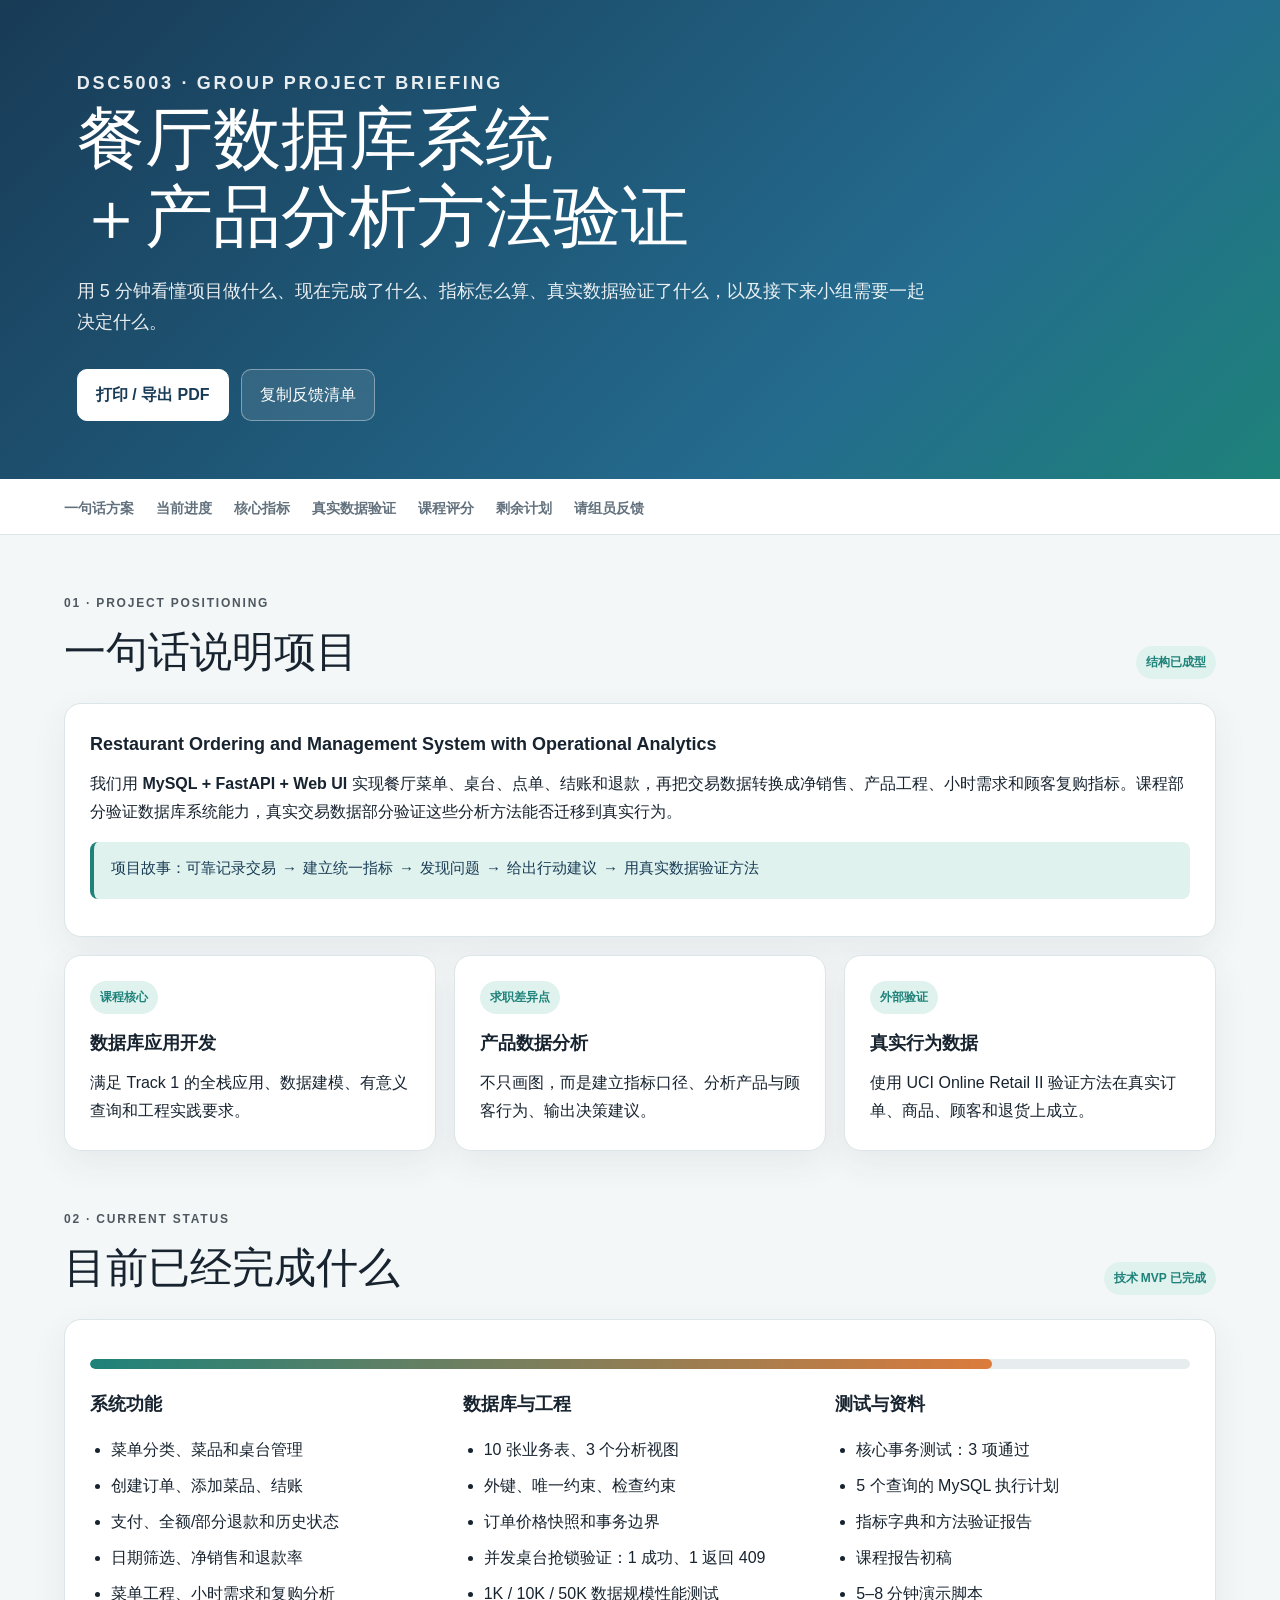
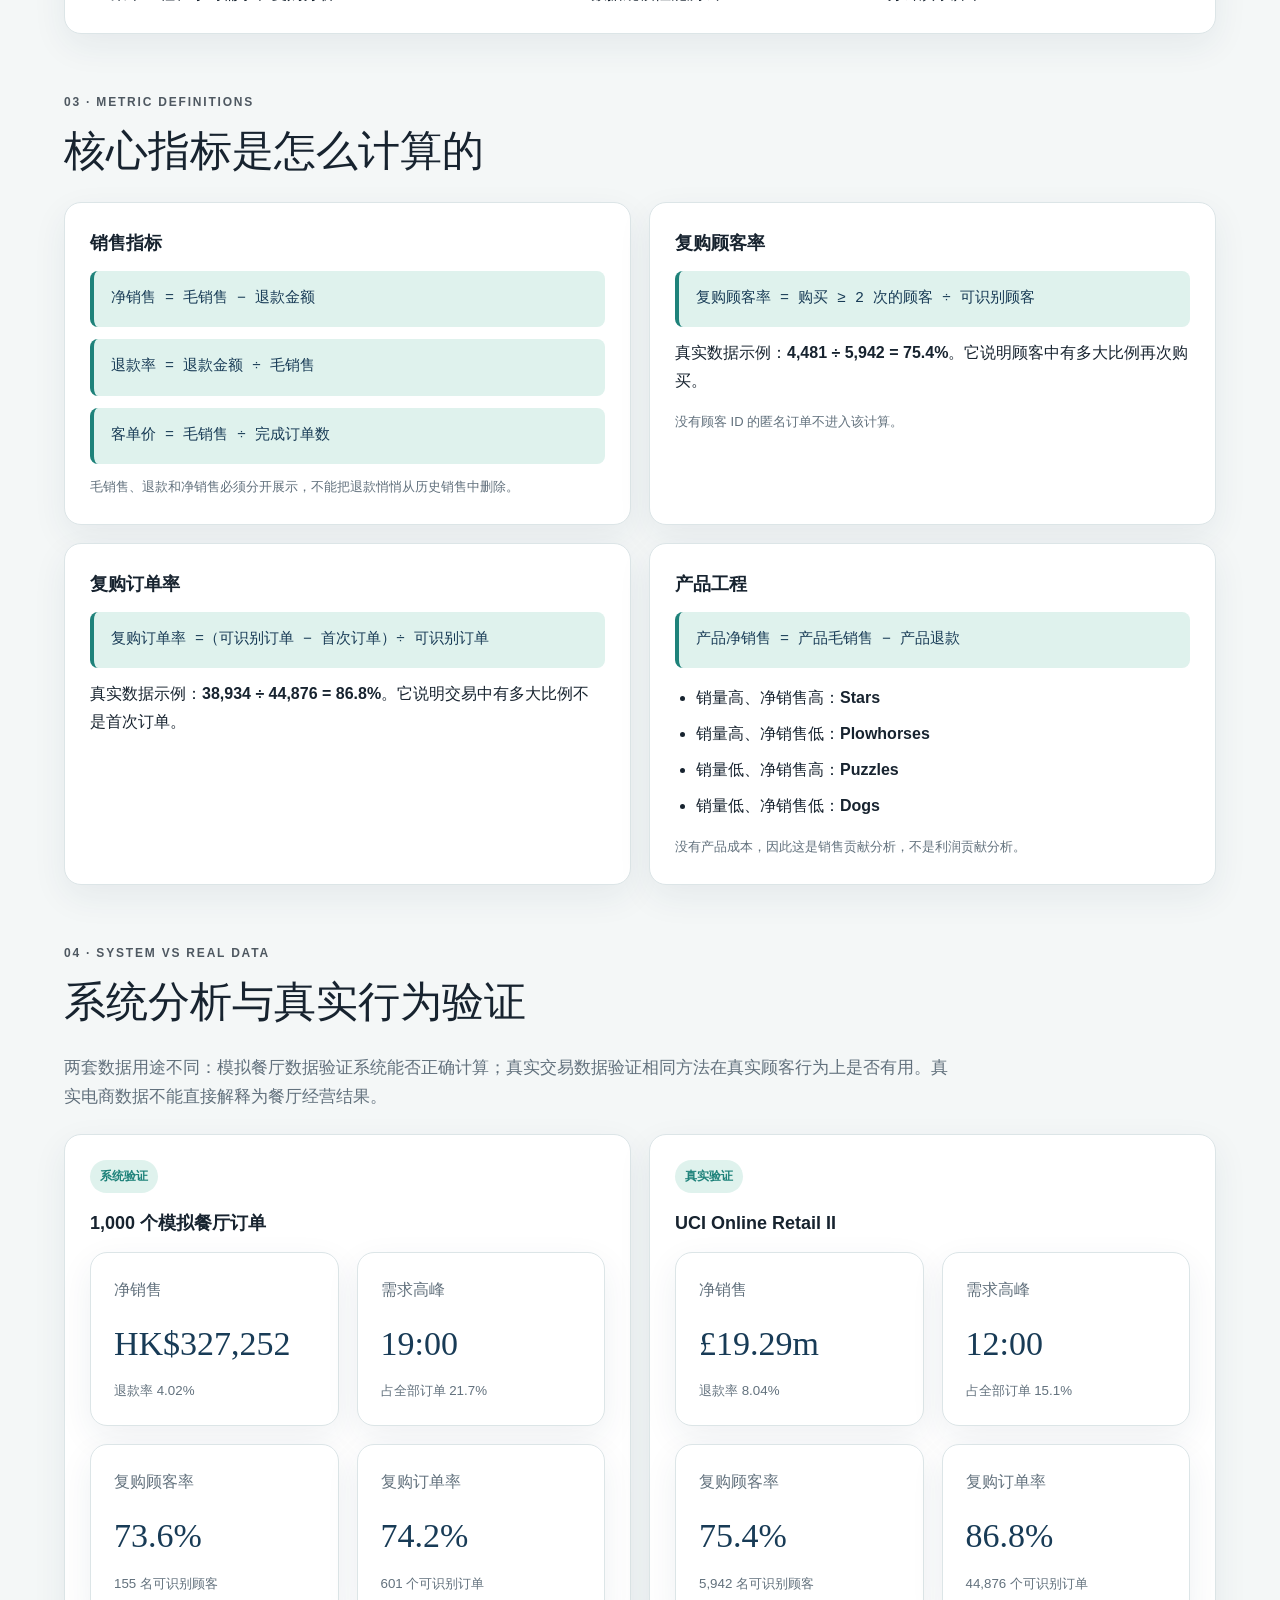
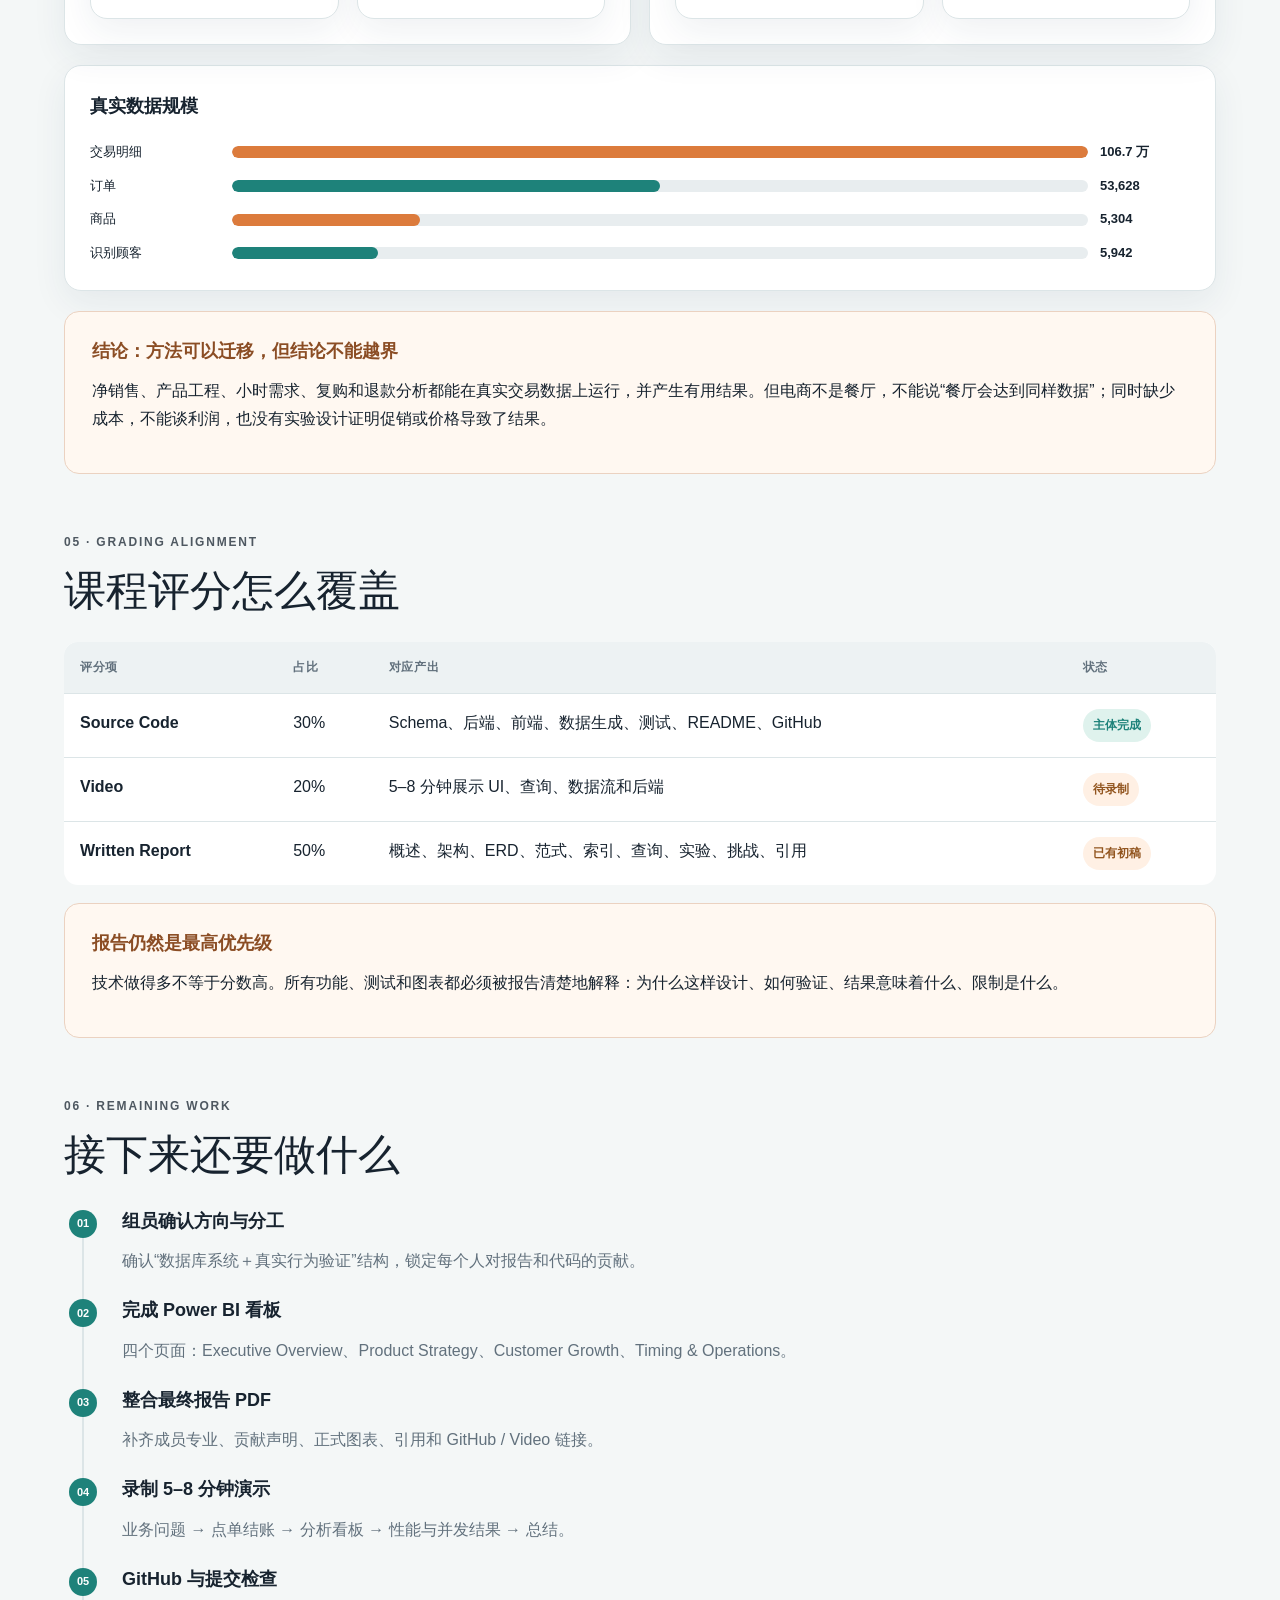
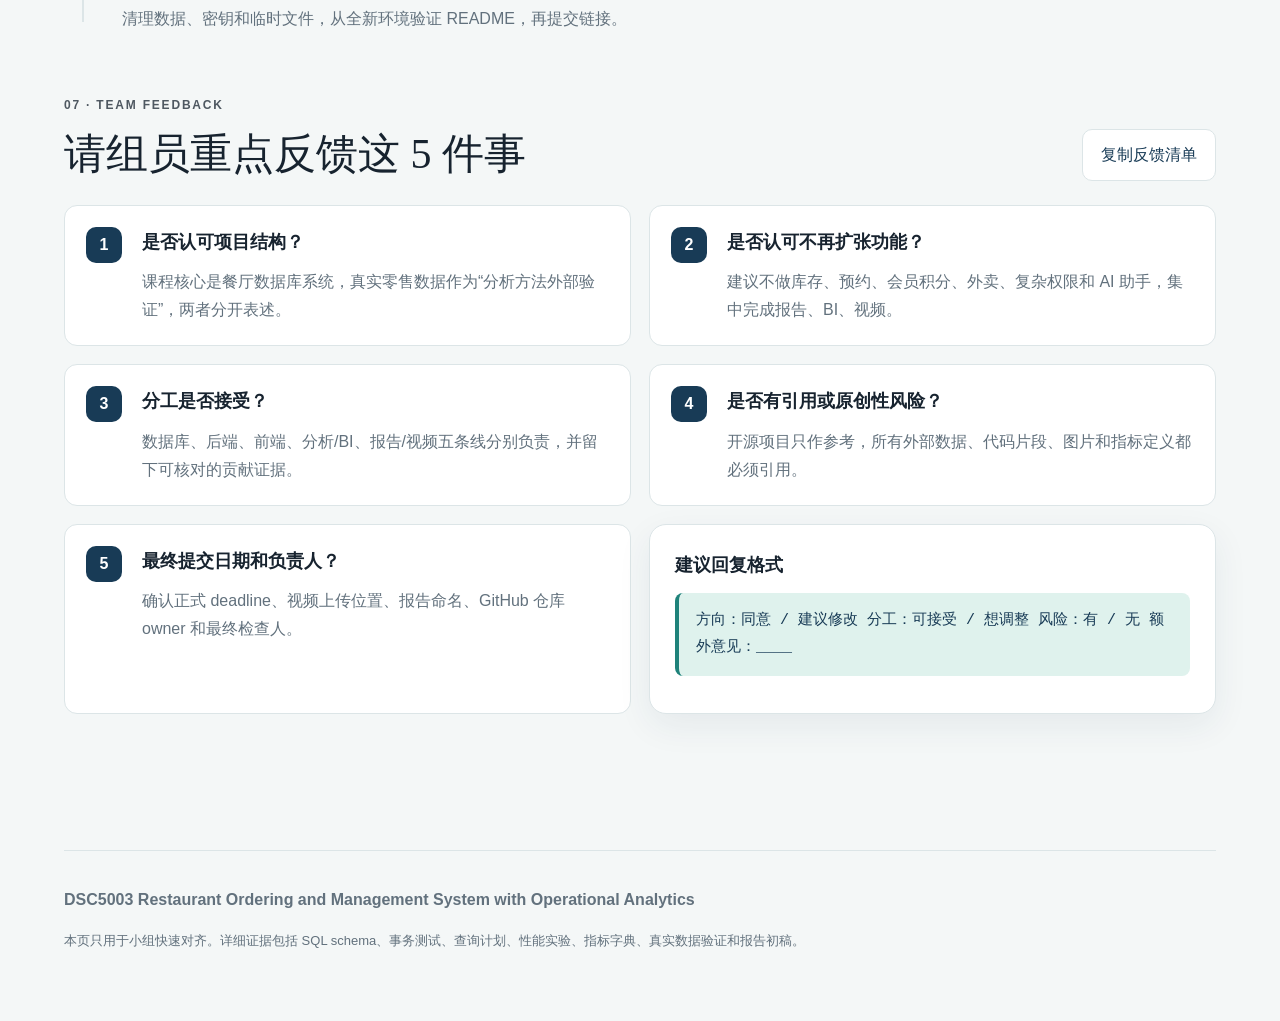
==== docs/group-briefing.html @ 5d598e91 "Initial commit: restaurant ordering and operational analytics platform" ====
<!doctype html>
<html lang="zh-CN">
<head>
  <meta charset="utf-8">
  <meta name="viewport" content="width=device-width, initial-scale=1">
  <title>DSC5003 小组项目快速汇报</title>
  <style>
    :root {
      --ink: #17232f;
      --muted: #62717d;
      --paper: #f4f7f7;
      --card: #ffffff;
      --navy: #183b56;
      --teal: #1e827a;
      --mint: #dff2ed;
      --orange: #dc7b3c;
      --line: #dce5e7;
      --red: #b34e59;
    }
    * { box-sizing: border-box; }
    html { scroll-behavior: smooth; }
    body {
      margin: 0;
      color: var(--ink);
      background: var(--paper);
      font-family: "Microsoft YaHei", "Segoe UI", sans-serif;
      line-height: 1.75;
    }
    button { font: inherit; }
    .hero {
      padding: 68px max(6vw, 28px) 58px;
      color: white;
      background: linear-gradient(135deg, var(--navy), #246b8e 68%, var(--teal));
    }
    .hero-inner, main, footer { width: min(1160px, 90vw); margin: 0 auto; }
    .eyebrow { margin: 0 0 12px; letter-spacing: .15em; font-size: 12px; font-weight: 800; opacity: .75; }
    h1, h2, h3, p { margin-top: 0; }
    h1 { max-width: 850px; margin-bottom: 20px; font-family: Georgia, "Microsoft YaHei", serif; font-size: clamp(36px, 6vw, 68px); line-height: 1.15; font-weight: 500; }
    .hero p { max-width: 850px; margin-bottom: 0; font-size: 18px; opacity: .9; }
    .hero-actions { margin-top: 30px; display: flex; flex-wrap: wrap; gap: 12px; }
    .button {
      padding: 11px 18px;
      border: 1px solid rgba(255,255,255,.38);
      border-radius: 10px;
      color: white;
      background: rgba(255,255,255,.1);
      cursor: pointer;
    }
    .button.primary { border-color: white; color: var(--navy); background: white; font-weight: 800; }
    nav {
      position: sticky;
      top: 0;
      z-index: 10;
      padding: 0 max(5vw, 28px);
      display: flex;
      align-items: center;
      gap: 22px;
      overflow-x: auto;
      background: rgba(255,255,255,.96);
      border-bottom: 1px solid var(--line);
      backdrop-filter: blur(12px);
    }
    nav a { padding: 17px 0 14px; color: var(--muted); text-decoration: none; white-space: nowrap; font-size: 14px; font-weight: 700; }
    nav a:hover { color: var(--navy); }
    main { padding: 58px 0 78px; }
    section { margin-bottom: 58px; scroll-margin-top: 80px; }
    .section-title { margin-bottom: 24px; display: flex; align-items: end; justify-content: space-between; gap: 20px; }
    h2 { margin-bottom: 0; font-family: Georgia, "Microsoft YaHei", serif; font-size: clamp(28px, 4vw, 42px); line-height: 1.25; font-weight: 500; }
    h3 { margin-bottom: 10px; font-size: 18px; }
    .lead { max-width: 900px; color: var(--muted); font-size: 17px; }
    .grid { display: grid; grid-template-columns: repeat(3, 1fr); gap: 18px; }
    .grid.two { grid-template-columns: repeat(2, 1fr); }
    .card {
      padding: 25px;
      background: var(--card);
      border: 1px solid var(--line);
      border-radius: 17px;
      box-shadow: 0 12px 35px rgba(24,59,86,.07);
    }
    .card p:last-child, .card ul:last-child { margin-bottom: 0; }
    .metric { padding: 23px; }
    .metric span, .metric small { display: block; color: var(--muted); }
    .metric strong { display: block; margin: 10px 0 6px; color: var(--navy); font-family: Georgia, serif; font-size: 34px; font-weight: 500; }
    .status {
      padding: 6px 10px;
      display: inline-block;
      border-radius: 999px;
      color: var(--teal);
      background: var(--mint);
      font-size: 12px;
      font-weight: 800;
    }
    .status.pending { color: #92551f; background: #fff0e4; }
    .progress { height: 10px; margin: 14px 0 20px; overflow: hidden; border-radius: 999px; background: #e7edef; }
    .progress > div { height: 100%; border-radius: inherit; background: linear-gradient(90deg, var(--teal), var(--orange)); }
    ul, ol { padding-left: 21px; }
    li + li { margin-top: 8px; }
    .formula {
      margin: 12px 0;
      padding: 15px 17px;
      border-left: 4px solid var(--teal);
      border-radius: 8px;
      color: var(--navy);
      background: var(--mint);
      font-family: Consolas, monospace;
      font-size: 15px;
    }
    .callout {
      padding: 24px 27px;
      border: 1px solid #ebd2c1;
      border-radius: 15px;
      background: #fff8f1;
    }
    .callout h3 { color: #8b4d24; }
    .comparison {
      width: 100%;
      border-collapse: collapse;
      background: white;
      border-radius: 14px;
      overflow: hidden;
    }
    .comparison th, .comparison td { padding: 15px 16px; border-bottom: 1px solid var(--line); text-align: left; vertical-align: top; }
    .comparison th { color: var(--muted); background: #edf2f3; font-size: 12px; letter-spacing: .05em; text-transform: uppercase; }
    .comparison tr:last-child td { border-bottom: 0; }
    .chart { margin-top: 18px; display: grid; gap: 11px; }
    .bar-row { display: grid; grid-template-columns: 130px 1fr 90px; align-items: center; gap: 12px; font-size: 13px; }
    .track { height: 12px; overflow: hidden; border-radius: 999px; background: #e8edef; }
    .fill { height: 100%; border-radius: inherit; background: var(--orange); }
    .bar-row:nth-child(even) .fill { background: var(--teal); }
    .checklist { display: grid; gap: 12px; }
    .check-item {
      padding: 17px 18px;
      display: flex;
      gap: 13px;
      align-items: flex-start;
      background: white;
      border: 1px solid var(--line);
      border-radius: 12px;
    }
    .check-item input { width: 19px; height: 19px; margin-top: 3px; accent-color: var(--teal); }
    .question {
      padding: 21px;
      display: grid;
      grid-template-columns: 42px 1fr;
      gap: 14px;
      background: white;
      border: 1px solid var(--line);
      border-radius: 13px;
    }
    .question strong {
      width: 36px;
      height: 36px;
      display: grid;
      place-items: center;
      border-radius: 10px;
      color: white;
      background: var(--navy);
    }
    .question p { margin: 3px 0 0; color: var(--muted); }
    .timeline { position: relative; display: grid; gap: 16px; }
    .timeline::before { content: ""; position: absolute; left: 18px; top: 15px; bottom: 15px; width: 2px; background: var(--line); }
    .timeline-item { position: relative; padding: 0 0 4px 58px; }
    .timeline-dot {
      position: absolute;
      left: 5px;
      top: 4px;
      width: 28px;
      height: 28px;
      display: grid;
      place-items: center;
      border-radius: 50%;
      color: white;
      background: var(--teal);
      font-size: 11px;
      font-weight: 800;
    }
    .timeline-item p { margin-bottom: 0; color: var(--muted); }
    .small { color: var(--muted); font-size: 13px; }
    footer { padding: 35px 0 55px; color: var(--muted); border-top: 1px solid var(--line); }
    .toast {
      position: fixed;
      right: 22px;
      bottom: 22px;
      padding: 13px 17px;
      border-radius: 10px;
      color: white;
      background: var(--navy);
      opacity: 0;
      transform: translateY(10px);
      transition: .2s ease;
    }
    .toast.show { opacity: 1; transform: translateY(0); }
    @media (max-width: 820px) {
      .grid, .grid.two { grid-template-columns: 1fr; }
      .section-title { align-items: flex-start; flex-direction: column; }
      .bar-row { grid-template-columns: 105px 1fr 70px; }
    }
    @media print {
      nav, .hero-actions, .toast { display: none !important; }
      body { background: white; }
      .hero { padding: 36px 32px; background: var(--navy) !important; -webkit-print-color-adjust: exact; print-color-adjust: exact; }
      main { width: 94%; padding: 25px 0; }
      section { margin-bottom: 30px; break-inside: avoid; }
      .card { box-shadow: none; }
    }
  </style>
</head>
<body>
  <header class="hero">
    <div class="hero-inner">
      <p class="eyebrow">DSC5003 · GROUP PROJECT BRIEFING</p>
      <h1>餐厅数据库系统<br>＋产品分析方法验证</h1>
      <p>用 5 分钟看懂项目做什么、现在完成了什么、指标怎么算、真实数据验证了什么，以及接下来小组需要一起决定什么。</p>
      <div class="hero-actions">
        <button class="button primary" onclick="window.print()">打印 / 导出 PDF</button>
        <button class="button" onclick="copyFeedback()">复制反馈清单</button>
      </div>
    </div>
  </header>

  <nav>
    <a href="#overview">一句话方案</a>
    <a href="#status">当前进度</a>
    <a href="#metrics">核心指标</a>
    <a href="#validation">真实数据验证</a>
    <a href="#course">课程评分</a>
    <a href="#plan">剩余计划</a>
    <a href="#feedback">请组员反馈</a>
  </nav>

  <main>
    <section id="overview">
      <div class="section-title">
        <div>
          <p class="eyebrow">01 · PROJECT POSITIONING</p>
          <h2>一句话说明项目</h2>
        </div>
        <span class="status">结构已成型</span>
      </div>
      <div class="card">
        <h3>Restaurant Ordering and Management System with Operational Analytics</h3>
        <p>我们用 <strong>MySQL + FastAPI + Web UI</strong> 实现餐厅菜单、桌台、点单、结账和退款，再把交易数据转换成净销售、产品工程、小时需求和顾客复购指标。课程部分验证数据库系统能力，真实交易数据部分验证这些分析方法能否迁移到真实行为。</p>
        <div class="formula">项目故事：可靠记录交易 → 建立统一指标 → 发现问题 → 给出行动建议 → 用真实数据验证方法</div>
      </div>
      <div class="grid" style="margin-top:18px">
        <article class="card">
          <span class="status">课程核心</span>
          <h3 style="margin-top:14px">数据库应用开发</h3>
          <p>满足 Track 1 的全栈应用、数据建模、有意义查询和工程实践要求。</p>
        </article>
        <article class="card">
          <span class="status">求职差异点</span>
          <h3 style="margin-top:14px">产品数据分析</h3>
          <p>不只画图，而是建立指标口径、分析产品与顾客行为、输出决策建议。</p>
        </article>
        <article class="card">
          <span class="status">外部验证</span>
          <h3 style="margin-top:14px">真实行为数据</h3>
          <p>使用 UCI Online Retail II 验证方法在真实订单、商品、顾客和退货上成立。</p>
        </article>
      </div>
    </section>

    <section id="status">
      <div class="section-title">
        <div>
          <p class="eyebrow">02 · CURRENT STATUS</p>
          <h2>目前已经完成什么</h2>
        </div>
        <span class="status">技术 MVP 已完成</span>
      </div>
      <div class="card">
        <div class="progress"><div style="width:82%"></div></div>
        <div class="grid">
          <div>
            <h3>系统功能</h3>
            <ul>
              <li>菜单分类、菜品和桌台管理</li>
              <li>创建订单、添加菜品、结账</li>
              <li>支付、全额/部分退款和历史状态</li>
              <li>日期筛选、净销售和退款率</li>
              <li>菜单工程、小时需求和复购分析</li>
            </ul>
          </div>
          <div>
            <h3>数据库与工程</h3>
            <ul>
              <li>10 张业务表、3 个分析视图</li>
              <li>外键、唯一约束、检查约束</li>
              <li>订单价格快照和事务边界</li>
              <li>并发桌台抢锁验证：1 成功、1 返回 409</li>
              <li>1K / 10K / 50K 数据规模性能测试</li>
            </ul>
          </div>
          <div>
            <h3>测试与资料</h3>
            <ul>
              <li>核心事务测试：3 项通过</li>
              <li>5 个查询的 MySQL 执行计划</li>
              <li>指标字典和方法验证报告</li>
              <li>课程报告初稿</li>
              <li>5–8 分钟演示脚本</li>
            </ul>
          </div>
        </div>
      </div>
    </section>

    <section id="metrics">
      <div class="section-title">
        <div>
          <p class="eyebrow">03 · METRIC DEFINITIONS</p>
          <h2>核心指标是怎么计算的</h2>
        </div>
      </div>
      <div class="grid two">
        <article class="card">
          <h3>销售指标</h3>
          <div class="formula">净销售 = 毛销售 − 退款金额</div>
          <div class="formula">退款率 = 退款金额 ÷ 毛销售</div>
          <div class="formula">客单价 = 毛销售 ÷ 完成订单数</div>
          <p class="small">毛销售、退款和净销售必须分开展示，不能把退款悄悄从历史销售中删除。</p>
        </article>
        <article class="card">
          <h3>复购顾客率</h3>
          <div class="formula">复购顾客率 = 购买 ≥ 2 次的顾客 ÷ 可识别顾客</div>
          <p>真实数据示例：<strong>4,481 ÷ 5,942 = 75.4%</strong>。它说明顾客中有多大比例再次购买。</p>
          <p class="small">没有顾客 ID 的匿名订单不进入该计算。</p>
        </article>
        <article class="card">
          <h3>复购订单率</h3>
          <div class="formula">复购订单率 =（可识别订单 − 首次订单）÷ 可识别订单</div>
          <p>真实数据示例：<strong>38,934 ÷ 44,876 = 86.8%</strong>。它说明交易中有多大比例不是首次订单。</p>
        </article>
        <article class="card">
          <h3>产品工程</h3>
          <div class="formula">产品净销售 = 产品毛销售 − 产品退款</div>
          <ul>
            <li>销量高、净销售高：<strong>Stars</strong></li>
            <li>销量高、净销售低：<strong>Plowhorses</strong></li>
            <li>销量低、净销售高：<strong>Puzzles</strong></li>
            <li>销量低、净销售低：<strong>Dogs</strong></li>
          </ul>
          <p class="small">没有产品成本，因此这是销售贡献分析，不是利润贡献分析。</p>
        </article>
      </div>
    </section>

    <section id="validation">
      <div class="section-title">
        <div>
          <p class="eyebrow">04 · SYSTEM VS REAL DATA</p>
          <h2>系统分析与真实行为验证</h2>
        </div>
      </div>
      <p class="lead">两套数据用途不同：模拟餐厅数据验证系统能否正确计算；真实交易数据验证相同方法在真实顾客行为上是否有用。真实电商数据不能直接解释为餐厅经营结果。</p>

      <div class="grid two" style="margin-top:22px">
        <article class="card">
          <span class="status">系统验证</span>
          <h3 style="margin-top:15px">1,000 个模拟餐厅订单</h3>
          <div class="grid" style="grid-template-columns:repeat(2,1fr); margin-top:12px">
            <div class="card metric"><span>净销售</span><strong>HK$327,252</strong><small>退款率 4.02%</small></div>
            <div class="card metric"><span>需求高峰</span><strong>19:00</strong><small>占全部订单 21.7%</small></div>
            <div class="card metric"><span>复购顾客率</span><strong>73.6%</strong><small>155 名可识别顾客</small></div>
            <div class="card metric"><span>复购订单率</span><strong>74.2%</strong><small>601 个可识别订单</small></div>
          </div>
        </article>

        <article class="card">
          <span class="status">真实验证</span>
          <h3 style="margin-top:15px">UCI Online Retail II</h3>
          <div class="grid" style="grid-template-columns:repeat(2,1fr); margin-top:12px">
            <div class="card metric"><span>净销售</span><strong>£19.29m</strong><small>退款率 8.04%</small></div>
            <div class="card metric"><span>需求高峰</span><strong>12:00</strong><small>占全部订单 15.1%</small></div>
            <div class="card metric"><span>复购顾客率</span><strong>75.4%</strong><small>5,942 名可识别顾客</small></div>
            <div class="card metric"><span>复购订单率</span><strong>86.8%</strong><small>44,876 个可识别订单</small></div>
          </div>
        </article>
      </div>

      <div class="card" style="margin-top:20px">
        <h3>真实数据规模</h3>
        <div class="chart">
          <div class="bar-row"><span>交易明细</span><div class="track"><div class="fill" style="width:100%"></div></div><strong>106.7 万</strong></div>
          <div class="bar-row"><span>订单</span><div class="track"><div class="fill" style="width:50%"></div></div><strong>53,628</strong></div>
          <div class="bar-row"><span>商品</span><div class="track"><div class="fill" style="width:22%"></div></div><strong>5,304</strong></div>
          <div class="bar-row"><span>识别顾客</span><div class="track"><div class="fill" style="width:17%"></div></div><strong>5,942</strong></div>
        </div>
      </div>

      <div class="callout" style="margin-top:20px">
        <h3>结论：方法可以迁移，但结论不能越界</h3>
        <p>净销售、产品工程、小时需求、复购和退款分析都能在真实交易数据上运行，并产生有用结果。但电商不是餐厅，不能说“餐厅会达到同样数据”；同时缺少成本，不能谈利润，也没有实验设计证明促销或价格导致了结果。</p>
      </div>
    </section>

    <section id="course">
      <div class="section-title">
        <div>
          <p class="eyebrow">05 · GRADING ALIGNMENT</p>
          <h2>课程评分怎么覆盖</h2>
        </div>
      </div>
      <table class="comparison">
        <thead><tr><th>评分项</th><th>占比</th><th>对应产出</th><th>状态</th></tr></thead>
        <tbody>
          <tr><td><strong>Source Code</strong></td><td>30%</td><td>Schema、后端、前端、数据生成、测试、README、GitHub</td><td><span class="status">主体完成</span></td></tr>
          <tr><td><strong>Video</strong></td><td>20%</td><td>5–8 分钟展示 UI、查询、数据流和后端</td><td><span class="status pending">待录制</span></td></tr>
          <tr><td><strong>Written Report</strong></td><td>50%</td><td>概述、架构、ERD、范式、索引、查询、实验、挑战、引用</td><td><span class="status pending">已有初稿</span></td></tr>
        </tbody>
      </table>
      <div class="callout" style="margin-top:18px">
        <h3>报告仍然是最高优先级</h3>
        <p>技术做得多不等于分数高。所有功能、测试和图表都必须被报告清楚地解释：为什么这样设计、如何验证、结果意味着什么、限制是什么。</p>
      </div>
    </section>

    <section id="plan">
      <div class="section-title">
        <div>
          <p class="eyebrow">06 · REMAINING WORK</p>
          <h2>接下来还要做什么</h2>
        </div>
      </div>
      <div class="timeline">
        <div class="timeline-item"><div class="timeline-dot">01</div><h3>组员确认方向与分工</h3><p>确认“数据库系统＋真实行为验证”结构，锁定每个人对报告和代码的贡献。</p></div>
        <div class="timeline-item"><div class="timeline-dot">02</div><h3>完成 Power BI 看板</h3><p>四个页面：Executive Overview、Product Strategy、Customer Growth、Timing & Operations。</p></div>
        <div class="timeline-item"><div class="timeline-dot">03</div><h3>整合最终报告 PDF</h3><p>补齐成员专业、贡献声明、正式图表、引用和 GitHub / Video 链接。</p></div>
        <div class="timeline-item"><div class="timeline-dot">04</div><h3>录制 5–8 分钟演示</h3><p>业务问题 → 点单结账 → 分析看板 → 性能与并发结果 → 总结。</p></div>
        <div class="timeline-item"><div class="timeline-dot">05</div><h3>GitHub 与提交检查</h3><p>清理数据、密钥和临时文件，从全新环境验证 README，再提交链接。</p></div>
      </div>
    </section>

    <section id="feedback">
      <div class="section-title">
        <div>
          <p class="eyebrow">07 · TEAM FEEDBACK</p>
          <h2>请组员重点反馈这 5 件事</h2>
        </div>
        <button class="button" style="color:var(--navy);border-color:var(--line);background:white" onclick="copyFeedback()">复制反馈清单</button>
      </div>
      <div class="grid two">
        <div class="question"><strong>1</strong><div><h3>是否认可项目结构？</h3><p>课程核心是餐厅数据库系统，真实零售数据作为“分析方法外部验证”，两者分开表述。</p></div></div>
        <div class="question"><strong>2</strong><div><h3>是否认可不再扩张功能？</h3><p>建议不做库存、预约、会员积分、外卖、复杂权限和 AI 助手，集中完成报告、BI、视频。</p></div></div>
        <div class="question"><strong>3</strong><div><h3>分工是否接受？</h3><p>数据库、后端、前端、分析/BI、报告/视频五条线分别负责，并留下可核对的贡献证据。</p></div></div>
        <div class="question"><strong>4</strong><div><h3>是否有引用或原创性风险？</h3><p>开源项目只作参考，所有外部数据、代码片段、图片和指标定义都必须引用。</p></div></div>
        <div class="question"><strong>5</strong><div><h3>最终提交日期和负责人？</h3><p>确认正式 deadline、视频上传位置、报告命名、GitHub 仓库 owner 和最终检查人。</p></div></div>
        <div class="card">
          <h3>建议回复格式</h3>
          <div class="formula">方向：同意 / 建议修改
分工：可接受 / 想调整
风险：有 / 无
额外意见：____</div>
        </div>
      </div>
    </section>
  </main>

  <footer>
    <div class="hero-inner">
      <p><strong>DSC5003 Restaurant Ordering and Management System with Operational Analytics</strong></p>
      <p class="small">本页只用于小组快速对齐。详细证据包括 SQL schema、事务测试、查询计划、性能实验、指标字典、真实数据验证和报告初稿。</p>
    </div>
  </footer>

  <div class="toast" id="toast">反馈清单已复制</div>
  <script>
    function showToast(message) {
      const toast = document.getElementById("toast");
      toast.textContent = message;
      toast.classList.add("show");
      setTimeout(() => toast.classList.remove("show"), 2200);
    }

    async function copyFeedback() {
      const text = `DSC5003 项目反馈：
1. 项目结构（餐厅系统＋真实行为验证）：同意 / 建议修改
2. 功能范围冻结，集中报告、BI、视频：同意 / 建议修改
3. 数据库、后端、前端、分析/BI、报告/视频分工：接受 / 想调整
4. 原创性和引用风险：有 / 无
5. 最终 deadline、GitHub owner、视频位置和最终检查人：请补充
其他意见：`;
      try {
        await navigator.clipboard.writeText(text);
        showToast("反馈清单已复制");
      } catch {
        showToast("请手动选择页面内容复制");
      }
    }
  </script>
</body>
</html>
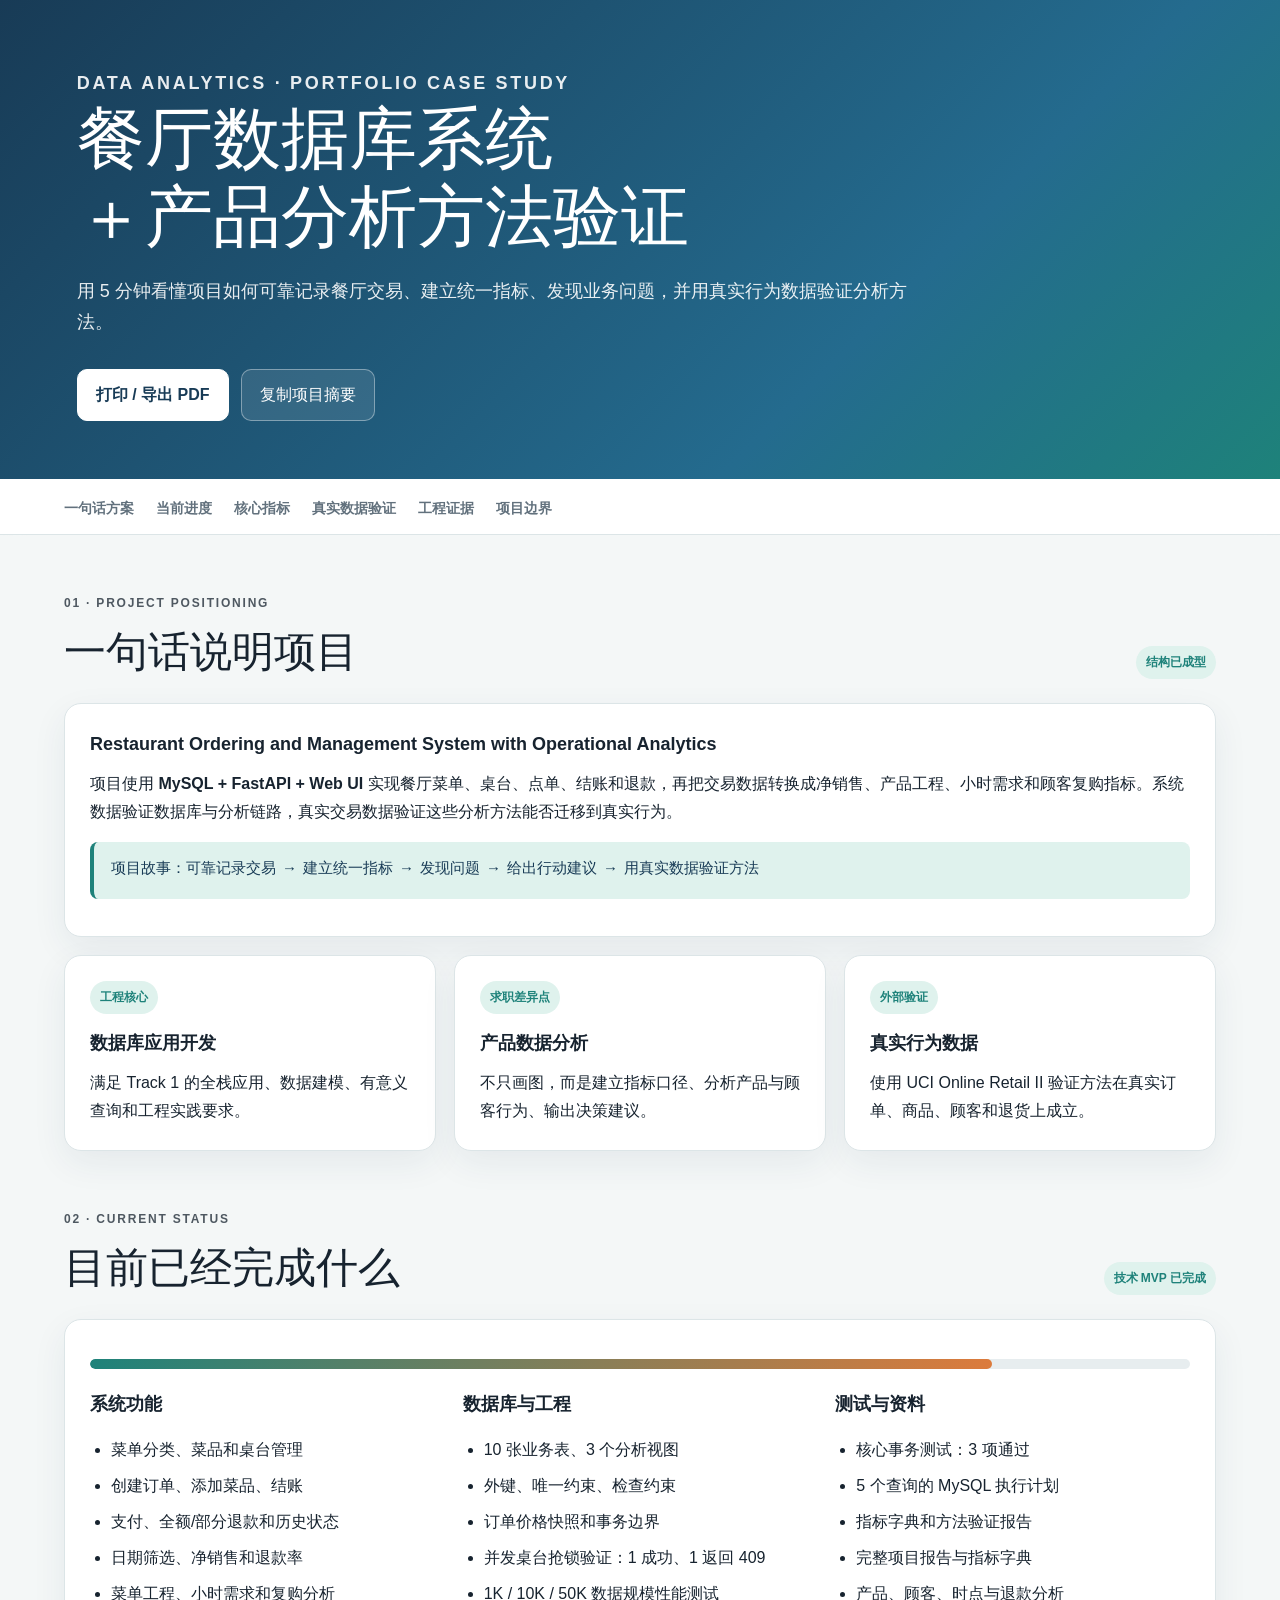
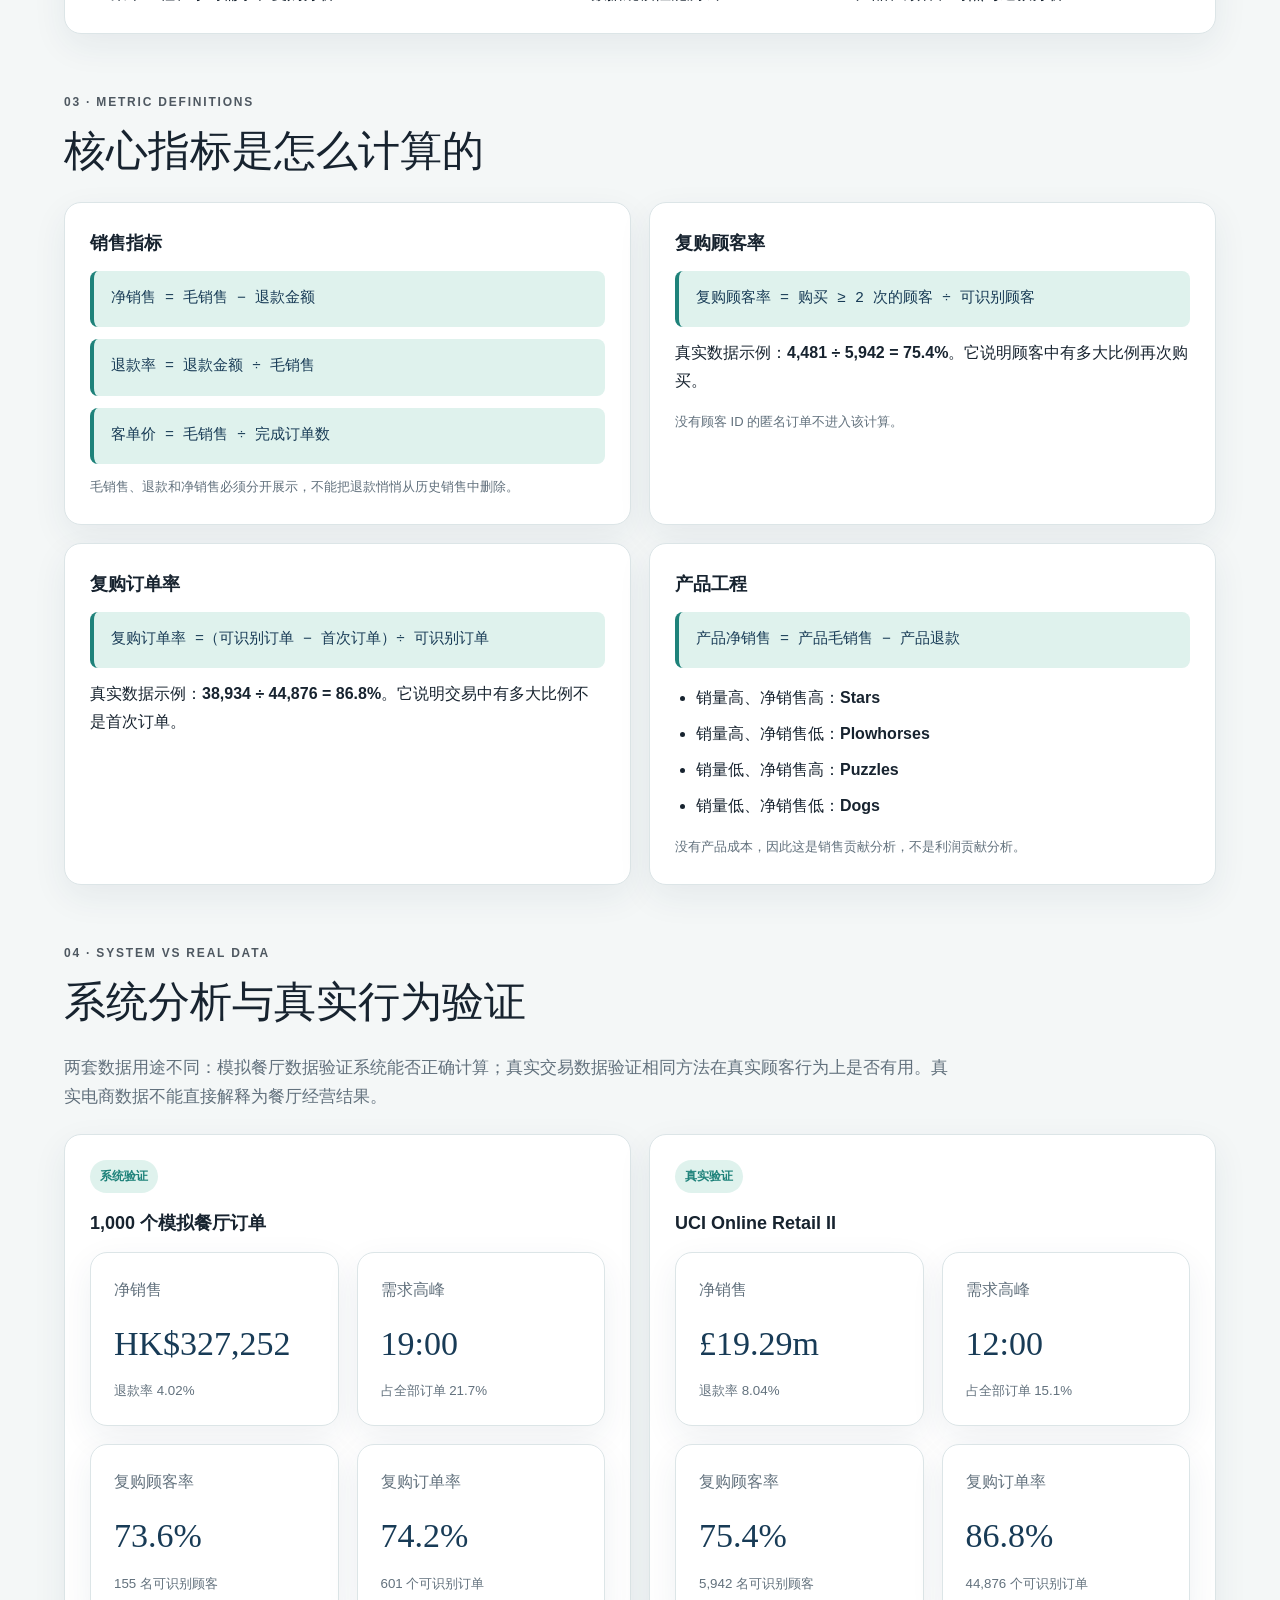
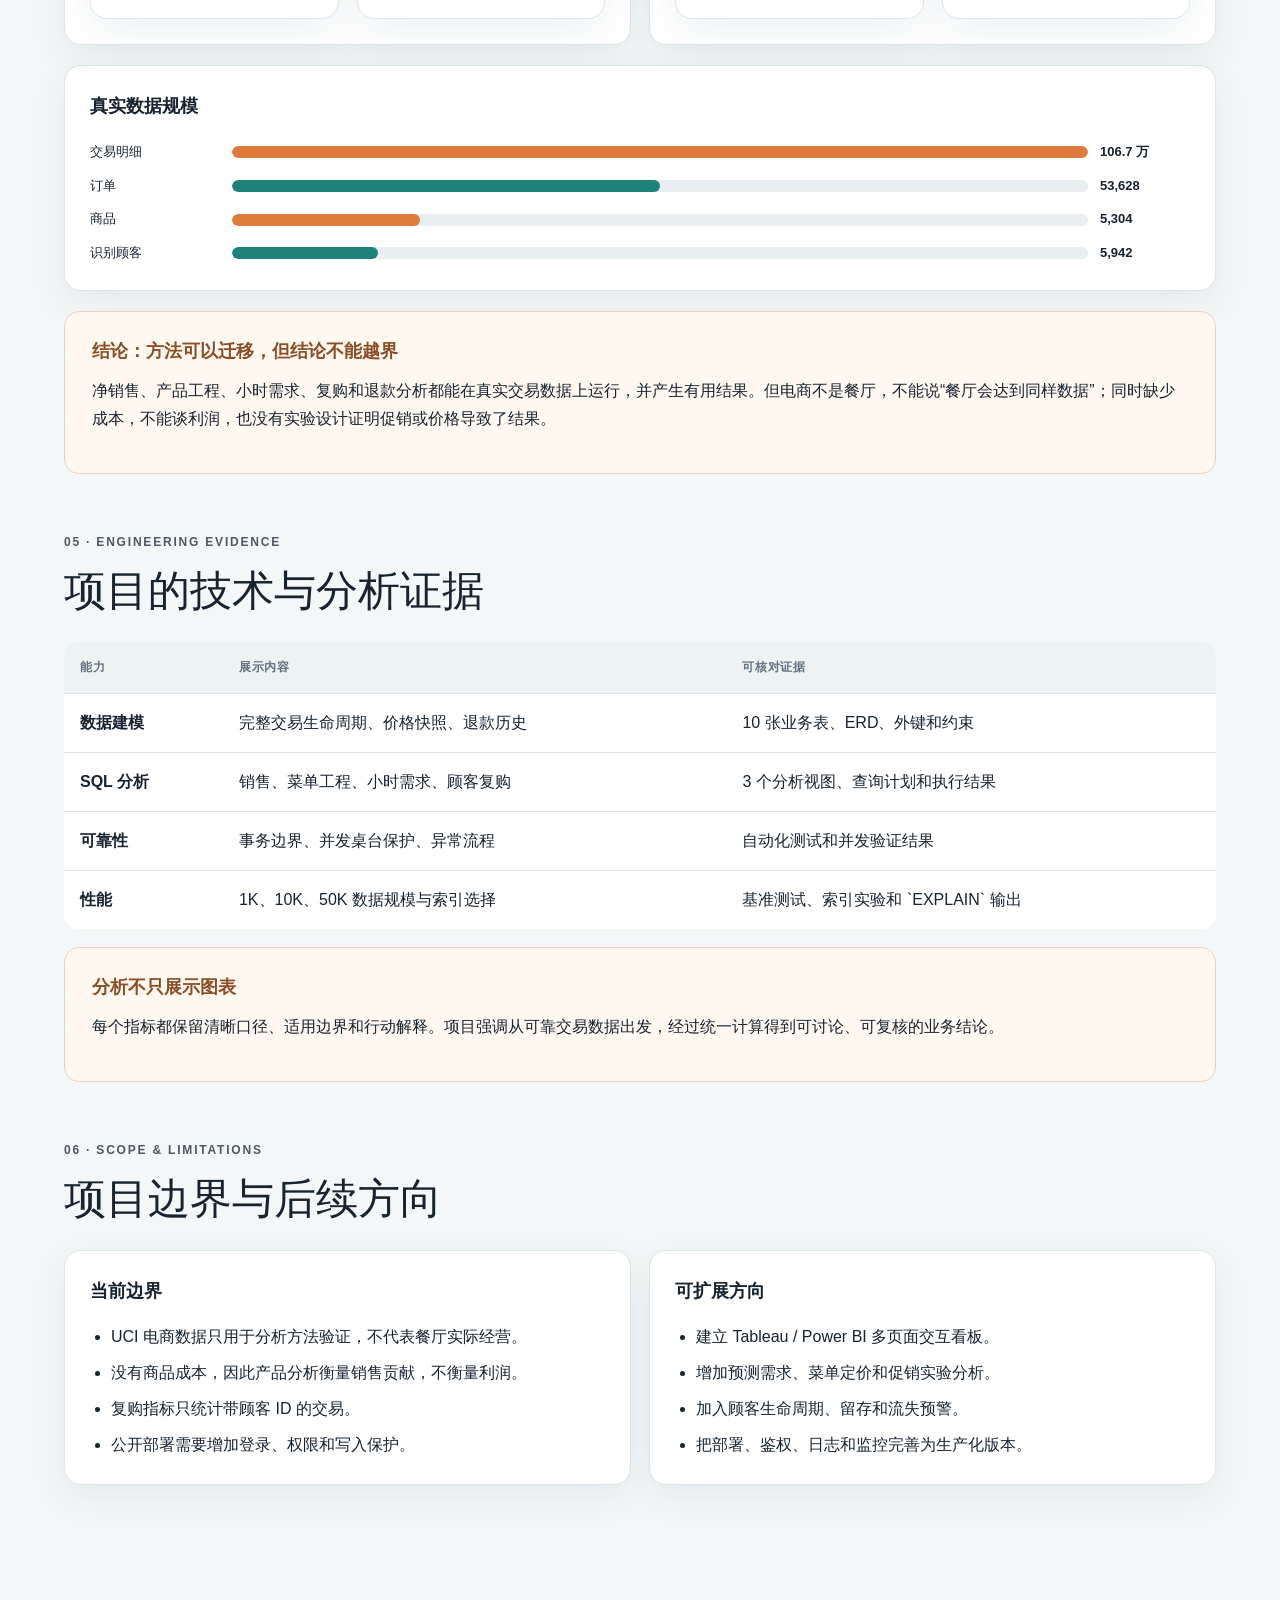
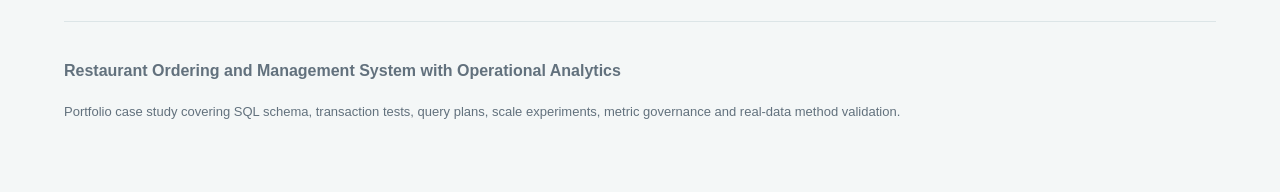
==== commit f9c17936: "Complete Streamlit and analysis support files" ====
--- a/docs/group-briefing.html
+++ b/docs/group-briefing.html
@@ -3,7 +3,7 @@
 <head>
   <meta charset="utf-8">
   <meta name="viewport" content="width=device-width, initial-scale=1">
-  <title>DSC5003 小组项目快速汇报</title>
+  <title>Restaurant Analytics · Portfolio Case Study</title>
   <style>
     :root {
       --ink: #17232f;
@@ -208,12 +208,12 @@
 <body>
   <header class="hero">
     <div class="hero-inner">
-      <p class="eyebrow">DSC5003 · GROUP PROJECT BRIEFING</p>
+      <p class="eyebrow">DATA ANALYTICS · PORTFOLIO CASE STUDY</p>
       <h1>餐厅数据库系统<br>＋产品分析方法验证</h1>
-      <p>用 5 分钟看懂项目做什么、现在完成了什么、指标怎么算、真实数据验证了什么，以及接下来小组需要一起决定什么。</p>
+      <p>用 5 分钟看懂项目如何可靠记录餐厅交易、建立统一指标、发现业务问题，并用真实行为数据验证分析方法。</p>
       <div class="hero-actions">
         <button class="button primary" onclick="window.print()">打印 / 导出 PDF</button>
-        <button class="button" onclick="copyFeedback()">复制反馈清单</button>
+        <button class="button" onclick="copySummary()">复制项目摘要</button>
       </div>
     </div>
   </header>
@@ -223,9 +223,8 @@
     <a href="#status">当前进度</a>
     <a href="#metrics">核心指标</a>
     <a href="#validation">真实数据验证</a>
-    <a href="#course">课程评分</a>
-    <a href="#plan">剩余计划</a>
-    <a href="#feedback">请组员反馈</a>
+    <a href="#course">工程证据</a>
+    <a href="#plan">项目边界</a>
   </nav>
 
   <main>
@@ -239,12 +238,12 @@
       </div>
       <div class="card">
         <h3>Restaurant Ordering and Management System with Operational Analytics</h3>
-        <p>我们用 <strong>MySQL + FastAPI + Web UI</strong> 实现餐厅菜单、桌台、点单、结账和退款，再把交易数据转换成净销售、产品工程、小时需求和顾客复购指标。课程部分验证数据库系统能力，真实交易数据部分验证这些分析方法能否迁移到真实行为。</p>
+        <p>项目使用 <strong>MySQL + FastAPI + Web UI</strong> 实现餐厅菜单、桌台、点单、结账和退款，再把交易数据转换成净销售、产品工程、小时需求和顾客复购指标。系统数据验证数据库与分析链路，真实交易数据验证这些分析方法能否迁移到真实行为。</p>
         <div class="formula">项目故事：可靠记录交易 → 建立统一指标 → 发现问题 → 给出行动建议 → 用真实数据验证方法</div>
       </div>
       <div class="grid" style="margin-top:18px">
         <article class="card">
-          <span class="status">课程核心</span>
+          <span class="status">工程核心</span>
           <h3 style="margin-top:14px">数据库应用开发</h3>
           <p>满足 Track 1 的全栈应用、数据建模、有意义查询和工程实践要求。</p>
         </article>
@@ -298,8 +297,8 @@
               <li>核心事务测试：3 项通过</li>
               <li>5 个查询的 MySQL 执行计划</li>
               <li>指标字典和方法验证报告</li>
-              <li>课程报告初稿</li>
-              <li>5–8 分钟演示脚本</li>
+              <li>完整项目报告与指标字典</li>
+              <li>产品、顾客、时点与退款分析</li>
             </ul>
           </div>
         </div>
@@ -398,73 +397,63 @@
     <section id="course">
       <div class="section-title">
         <div>
-          <p class="eyebrow">05 · GRADING ALIGNMENT</p>
-          <h2>课程评分怎么覆盖</h2>
+          <p class="eyebrow">05 · ENGINEERING EVIDENCE</p>
+          <h2>项目的技术与分析证据</h2>
         </div>
       </div>
       <table class="comparison">
-        <thead><tr><th>评分项</th><th>占比</th><th>对应产出</th><th>状态</th></tr></thead>
+        <thead><tr><th>能力</th><th>展示内容</th><th>可核对证据</th></tr></thead>
         <tbody>
-          <tr><td><strong>Source Code</strong></td><td>30%</td><td>Schema、后端、前端、数据生成、测试、README、GitHub</td><td><span class="status">主体完成</span></td></tr>
-          <tr><td><strong>Video</strong></td><td>20%</td><td>5–8 分钟展示 UI、查询、数据流和后端</td><td><span class="status pending">待录制</span></td></tr>
-          <tr><td><strong>Written Report</strong></td><td>50%</td><td>概述、架构、ERD、范式、索引、查询、实验、挑战、引用</td><td><span class="status pending">已有初稿</span></td></tr>
+          <tr><td><strong>数据建模</strong></td><td>完整交易生命周期、价格快照、退款历史</td><td>10 张业务表、ERD、外键和约束</td></tr>
+          <tr><td><strong>SQL 分析</strong></td><td>销售、菜单工程、小时需求、顾客复购</td><td>3 个分析视图、查询计划和执行结果</td></tr>
+          <tr><td><strong>可靠性</strong></td><td>事务边界、并发桌台保护、异常流程</td><td>自动化测试和并发验证结果</td></tr>
+          <tr><td><strong>性能</strong></td><td>1K、10K、50K 数据规模与索引选择</td><td>基准测试、索引实验和 `EXPLAIN` 输出</td></tr>
         </tbody>
       </table>
       <div class="callout" style="margin-top:18px">
-        <h3>报告仍然是最高优先级</h3>
-        <p>技术做得多不等于分数高。所有功能、测试和图表都必须被报告清楚地解释：为什么这样设计、如何验证、结果意味着什么、限制是什么。</p>
+        <h3>分析不只展示图表</h3>
+        <p>每个指标都保留清晰口径、适用边界和行动解释。项目强调从可靠交易数据出发，经过统一计算得到可讨论、可复核的业务结论。</p>
       </div>
     </section>
 
     <section id="plan">
       <div class="section-title">
         <div>
-          <p class="eyebrow">06 · REMAINING WORK</p>
-          <h2>接下来还要做什么</h2>
-        </div>
-      </div>
-      <div class="timeline">
-        <div class="timeline-item"><div class="timeline-dot">01</div><h3>组员确认方向与分工</h3><p>确认“数据库系统＋真实行为验证”结构，锁定每个人对报告和代码的贡献。</p></div>
-        <div class="timeline-item"><div class="timeline-dot">02</div><h3>完成 Power BI 看板</h3><p>四个页面：Executive Overview、Product Strategy、Customer Growth、Timing & Operations。</p></div>
-        <div class="timeline-item"><div class="timeline-dot">03</div><h3>整合最终报告 PDF</h3><p>补齐成员专业、贡献声明、正式图表、引用和 GitHub / Video 链接。</p></div>
-        <div class="timeline-item"><div class="timeline-dot">04</div><h3>录制 5–8 分钟演示</h3><p>业务问题 → 点单结账 → 分析看板 → 性能与并发结果 → 总结。</p></div>
-        <div class="timeline-item"><div class="timeline-dot">05</div><h3>GitHub 与提交检查</h3><p>清理数据、密钥和临时文件，从全新环境验证 README，再提交链接。</p></div>
-      </div>
-    </section>
-
-    <section id="feedback">
-      <div class="section-title">
-        <div>
-          <p class="eyebrow">07 · TEAM FEEDBACK</p>
-          <h2>请组员重点反馈这 5 件事</h2>
-        </div>
-        <button class="button" style="color:var(--navy);border-color:var(--line);background:white" onclick="copyFeedback()">复制反馈清单</button>
+          <p class="eyebrow">06 · SCOPE & LIMITATIONS</p>
+          <h2>项目边界与后续方向</h2>
+        </div>
       </div>
       <div class="grid two">
-        <div class="question"><strong>1</strong><div><h3>是否认可项目结构？</h3><p>课程核心是餐厅数据库系统，真实零售数据作为“分析方法外部验证”，两者分开表述。</p></div></div>
-        <div class="question"><strong>2</strong><div><h3>是否认可不再扩张功能？</h3><p>建议不做库存、预约、会员积分、外卖、复杂权限和 AI 助手，集中完成报告、BI、视频。</p></div></div>
-        <div class="question"><strong>3</strong><div><h3>分工是否接受？</h3><p>数据库、后端、前端、分析/BI、报告/视频五条线分别负责，并留下可核对的贡献证据。</p></div></div>
-        <div class="question"><strong>4</strong><div><h3>是否有引用或原创性风险？</h3><p>开源项目只作参考，所有外部数据、代码片段、图片和指标定义都必须引用。</p></div></div>
-        <div class="question"><strong>5</strong><div><h3>最终提交日期和负责人？</h3><p>确认正式 deadline、视频上传位置、报告命名、GitHub 仓库 owner 和最终检查人。</p></div></div>
-        <div class="card">
-          <h3>建议回复格式</h3>
-          <div class="formula">方向：同意 / 建议修改
-分工：可接受 / 想调整
-风险：有 / 无
-额外意见：____</div>
-        </div>
+        <article class="card">
+          <h3>当前边界</h3>
+          <ul>
+            <li>UCI 电商数据只用于分析方法验证，不代表餐厅实际经营。</li>
+            <li>没有商品成本，因此产品分析衡量销售贡献，不衡量利润。</li>
+            <li>复购指标只统计带顾客 ID 的交易。</li>
+            <li>公开部署需要增加登录、权限和写入保护。</li>
+          </ul>
+        </article>
+        <article class="card">
+          <h3>可扩展方向</h3>
+          <ul>
+            <li>建立 Tableau / Power BI 多页面交互看板。</li>
+            <li>增加预测需求、菜单定价和促销实验分析。</li>
+            <li>加入顾客生命周期、留存和流失预警。</li>
+            <li>把部署、鉴权、日志和监控完善为生产化版本。</li>
+          </ul>
+        </article>
       </div>
     </section>
   </main>
 
   <footer>
     <div class="hero-inner">
-      <p><strong>DSC5003 Restaurant Ordering and Management System with Operational Analytics</strong></p>
-      <p class="small">本页只用于小组快速对齐。详细证据包括 SQL schema、事务测试、查询计划、性能实验、指标字典、真实数据验证和报告初稿。</p>
+      <p><strong>Restaurant Ordering and Management System with Operational Analytics</strong></p>
+      <p class="small">Portfolio case study covering SQL schema, transaction tests, query plans, scale experiments, metric governance and real-data method validation.</p>
     </div>
   </footer>
 
-  <div class="toast" id="toast">反馈清单已复制</div>
+  <div class="toast" id="toast">项目摘要已复制</div>
   <script>
     function showToast(message) {
       const toast = document.getElementById("toast");
@@ -473,17 +462,16 @@
       setTimeout(() => toast.classList.remove("show"), 2200);
     }
 
-    async function copyFeedback() {
-      const text = `DSC5003 项目反馈：
-1. 项目结构（餐厅系统＋真实行为验证）：同意 / 建议修改
-2. 功能范围冻结，集中报告、BI、视频：同意 / 建议修改
-3. 数据库、后端、前端、分析/BI、报告/视频分工：接受 / 想调整
-4. 原创性和引用风险：有 / 无
-5. 最终 deadline、GitHub owner、视频位置和最终检查人：请补充
-其他意见：`;
+    async function copySummary() {
+      const text = `Restaurant Analytics Portfolio
+- MySQL + FastAPI restaurant ordering and operational analytics platform
+- 10 business tables and 3 SQL analytical views
+- Gross/net sales, refunds, menu engineering, hourly demand and repeat behavior
+- Transaction, concurrency, scale and query-plan evidence
+- Method validation on 1.07 million UCI Online Retail II transaction lines`;
       try {
         await navigator.clipboard.writeText(text);
-        showToast("反馈清单已复制");
+        showToast("项目摘要已复制");
       } catch {
         showToast("请手动选择页面内容复制");
       }
